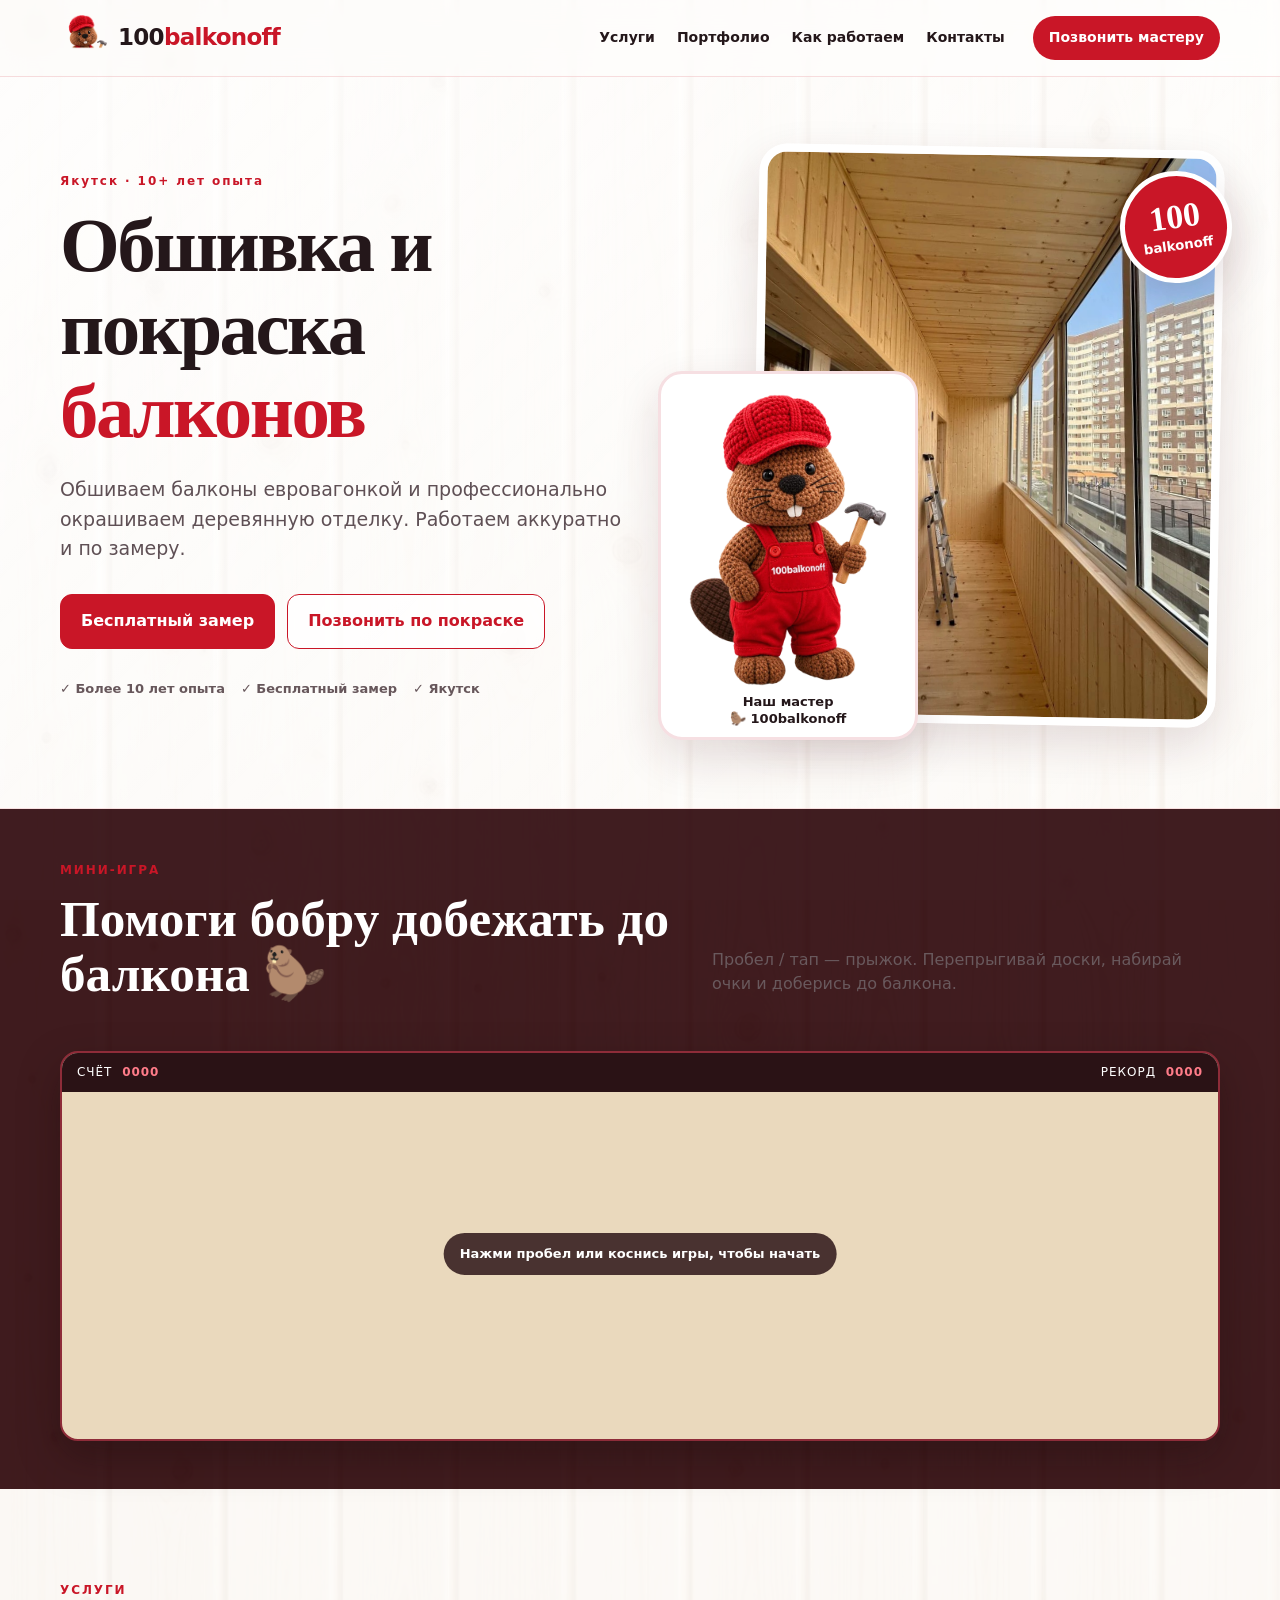
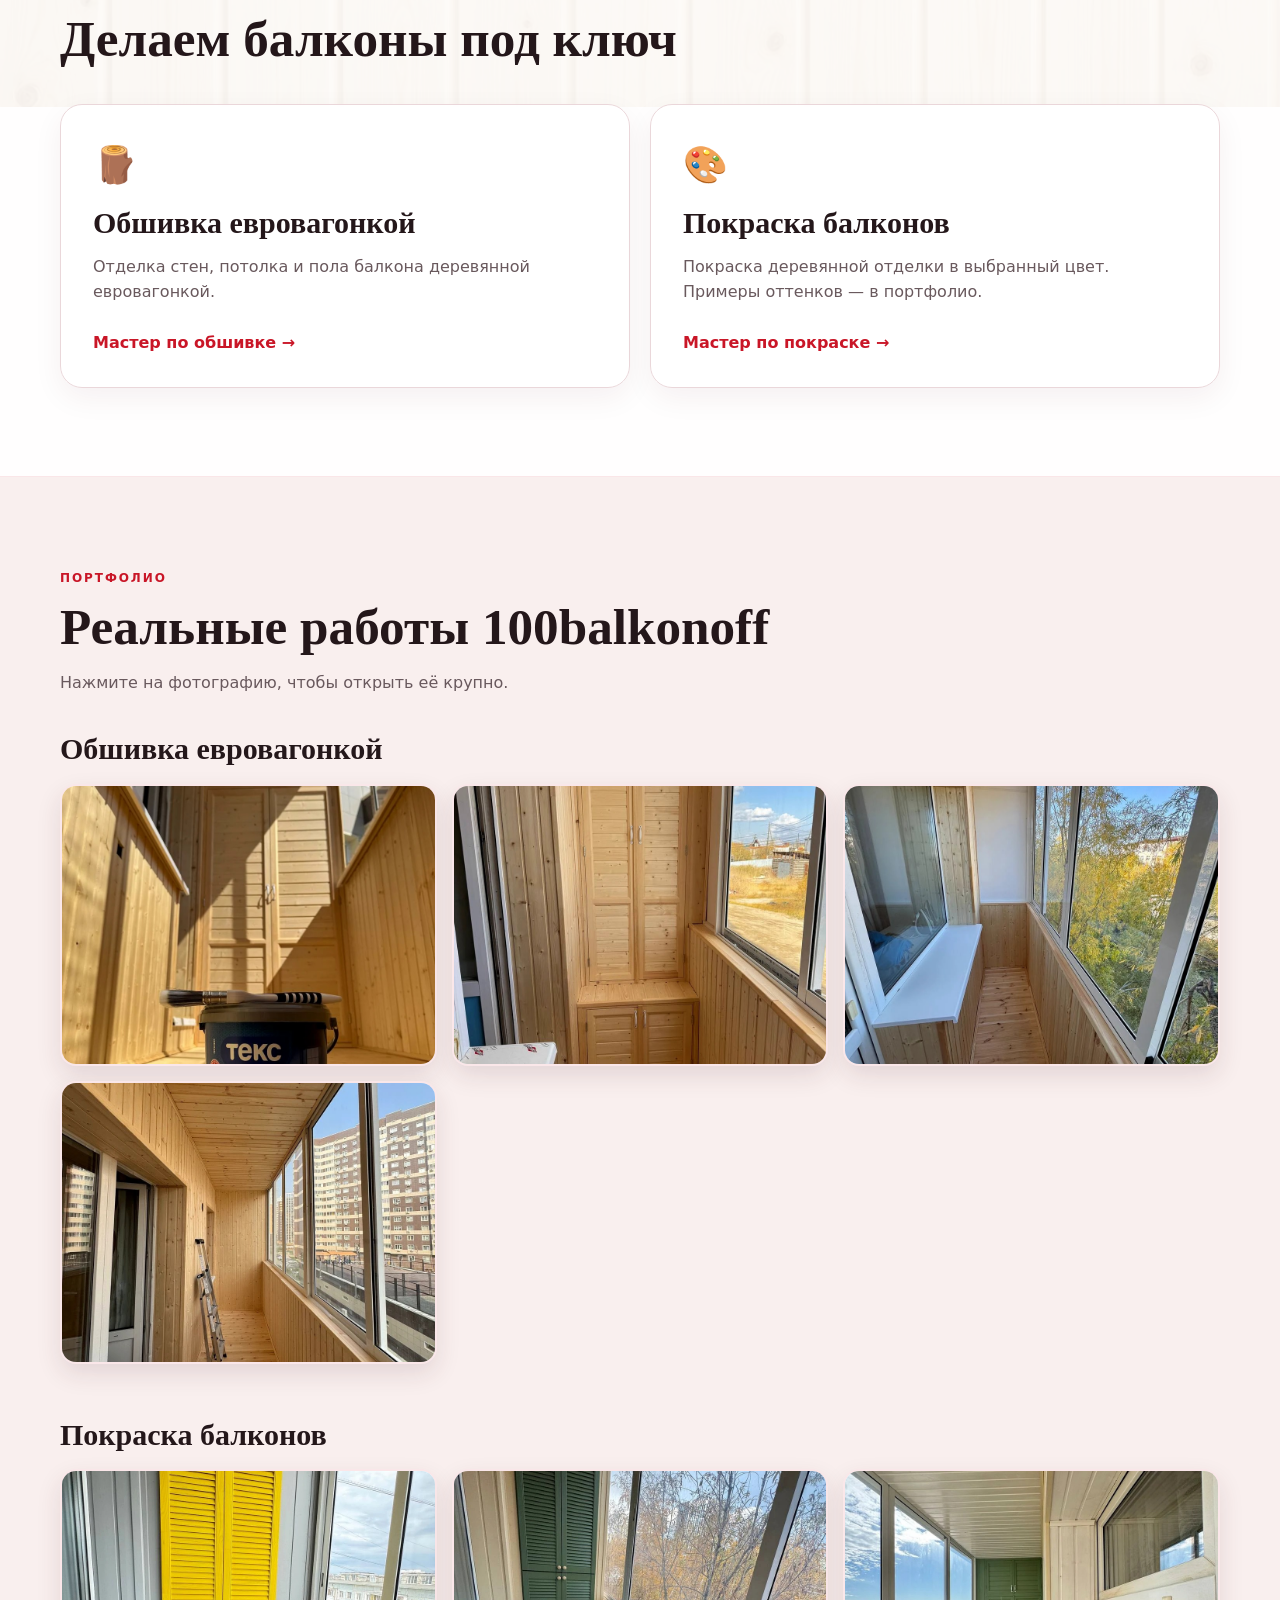
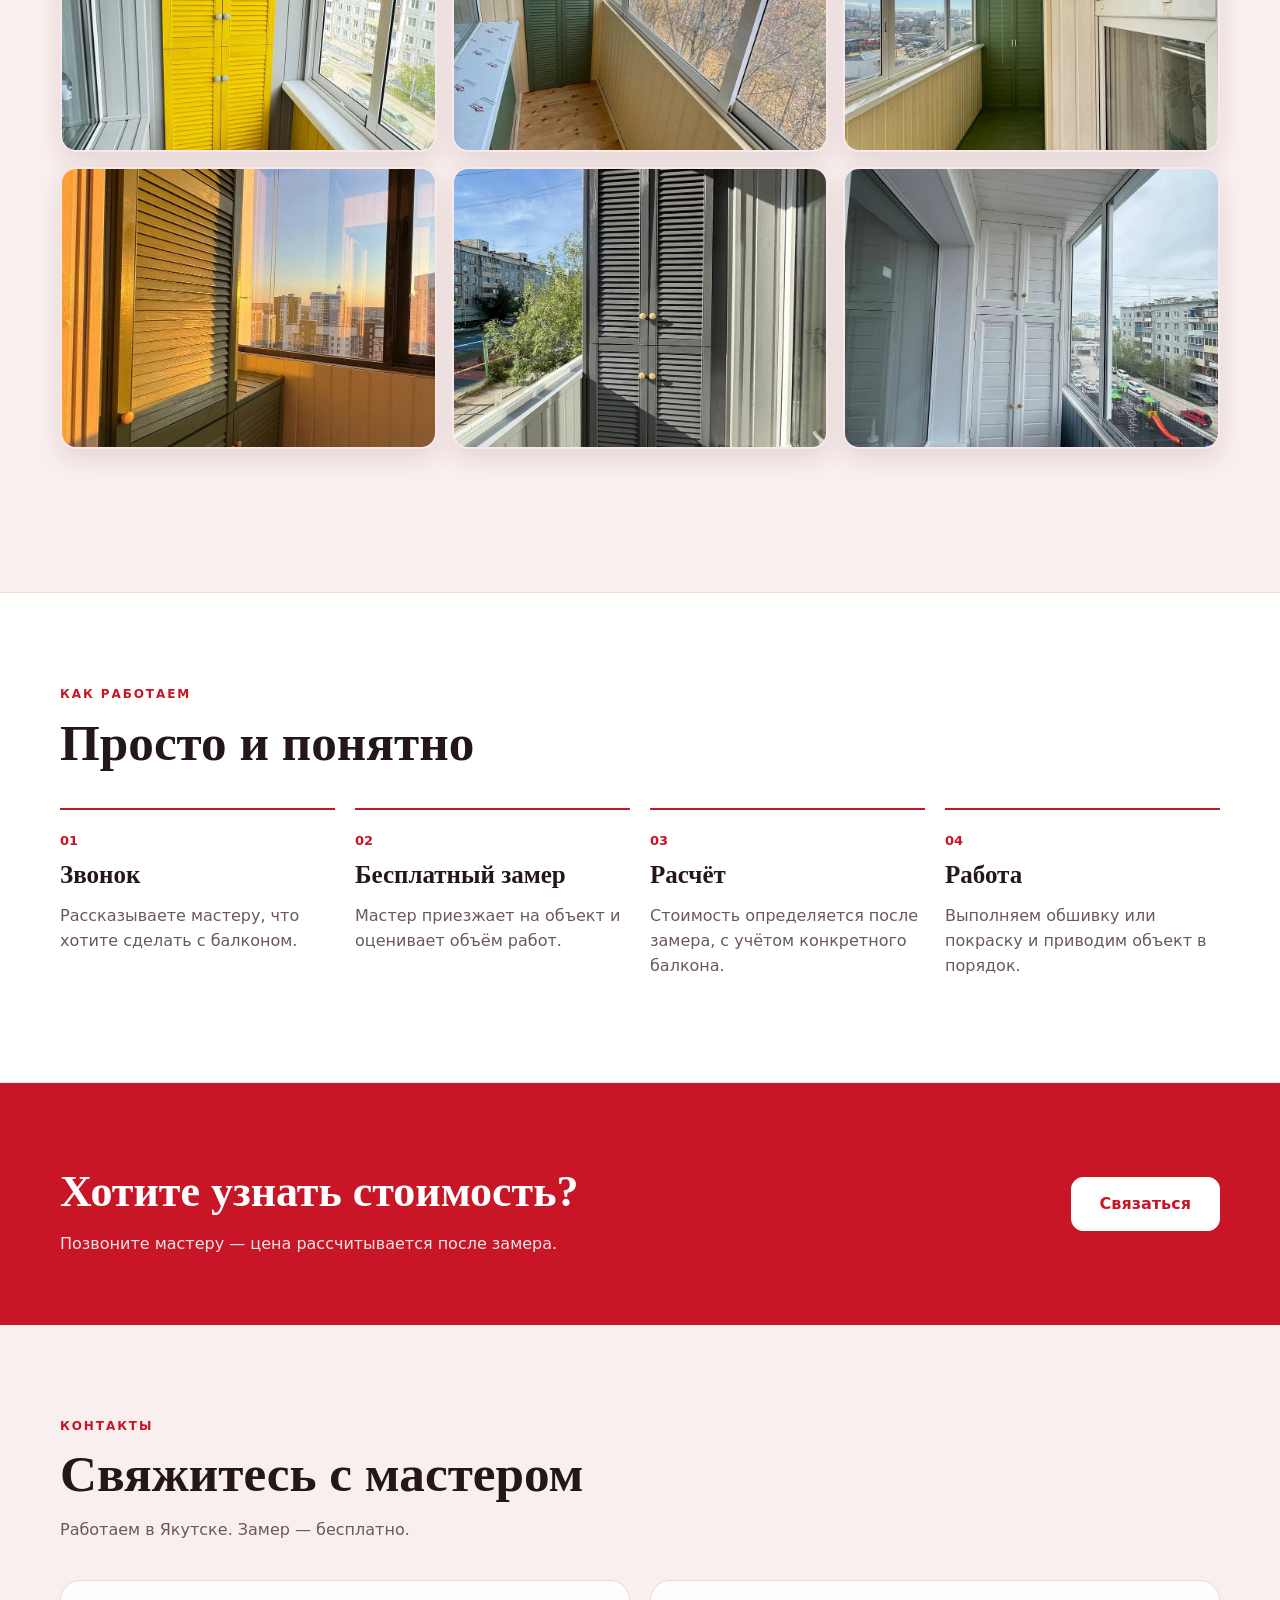
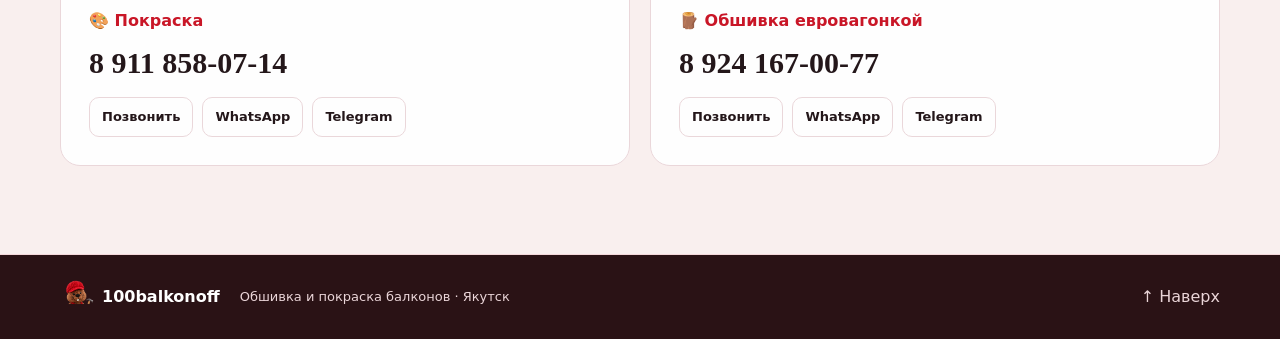
==== 100balkonoff-site-updated/index.html @ 8bd94cc1 "Add files via upload" ====
<!doctype html>
<html lang="ru">
<head>
<meta charset="utf-8">
<meta name="viewport" content="width=device-width,initial-scale=1">
<meta name="description" content="100balkonoff — обшивка балконов евровагонкой и покраска балконов в Якутске. Более 10 лет опыта. Бесплатный замер.">
<title>100balkonoff — балконы в Якутске</title>
<link rel="icon" href="images/mascot-head.webp" type="image/webp">
<link rel="stylesheet" href="style.css">
</head>
<body>
<header class="site-header">
  <div class="wrap nav">
    <a class="brand" href="#top" aria-label="100balkonoff — на главную">
      <img src="images/mascot-head.webp" alt="Бобёр 100balkonoff">
      <span>100<span>balkonoff</span></span>
    </a>
    <nav aria-label="Основная навигация">
      <a href="#services">Услуги</a>
      <a href="#portfolio">Портфолио</a>
      <a href="#process">Как работаем</a>
      <a href="#contacts">Контакты</a>
    </nav>
    <a class="header-call" href="tel:+79241670077">Позвонить мастеру</a>
  </div>
</header>

<main id="top">
<section class="hero">
  <div class="wrap hero-grid">
    <div class="hero-copy">
      <div class="eyebrow">Якутск · 10+ лет опыта</div>
      <h1>Обшивка и покраска<br><em>балконов</em></h1>
      <p class="lead">Обшиваем балконы евровагонкой и профессионально окрашиваем деревянную отделку. Работаем аккуратно и по замеру.</p>
      <div class="hero-actions">
        <a class="btn primary" href="#contacts">Бесплатный замер</a>
        <a class="btn ghost" href="tel:+79118580714">Позвонить по покраске</a>
      </div>
      <div class="trust"><span>✓ Более 10 лет опыта</span><span>✓ Бесплатный замер</span><span>✓ Якутск</span></div>
    </div>
    <div class="hero-visual">
      <div class="photo-card"><img src="images/cladding-4.jpg" alt="Балкон, обшитый евровагонкой"></div>
      <div class="mascot-card">
        <img src="images/mascot.webp" alt="Бобёр 100balkonoff в красном комбинезоне с молотком">
        <span>Наш мастер<br>🦫 100balkonoff</span>
      </div>
      <div class="badge"><strong>100</strong><small>balkonoff</small></div>
    </div>
  </div>
</section>

<section class="game-section">
  <div class="wrap">
    <div class="section-heading compact">
      <div><span class="kicker">МИНИ-ИГРА</span><h2>Помоги бобру добежать до балкона 🦫</h2></div>
      <p>Пробел / тап — прыжок. Перепрыгивай доски, набирай очки и доберись до балкона.</p>
    </div>
    <div class="game-shell">
      <div class="game-top"><span>СЧЁТ <b id="score">0000</b></span><span>РЕКОРД <b id="best">0000</b></span></div>
      <canvas id="game" width="1000" height="300" aria-label="Мини-игра: бобёр бежит к балкону и перепрыгивает доски"></canvas>
      <div class="game-hint" id="gameHint">Нажми пробел или коснись игры, чтобы начать</div>
      <div class="game-overlay" id="gameOverlay" aria-live="polite" hidden>
        <div class="game-result">
          <div class="result-kicker" id="gameResultKicker">ФИНИШ</div>
          <h3 id="gameResultTitle">Бобёр добрался до балкона!</h3>
          <p id="gameResultScore">Счёт: 0000</p>
          <button class="restart" id="restart" type="button">Начать с начала</button>
        </div>
      </div>
    </div>
  </div>
</section>

<section id="services" class="section">
  <div class="wrap">
    <div class="section-heading"><span class="kicker">УСЛУГИ</span><h2>Делаем балконы под ключ</h2></div>
    <div class="service-grid">
      <article class="service"><div class="service-icon">🪵</div><h3>Обшивка евровагонкой</h3><p>Отделка стен, потолка и пола балкона деревянной евровагонкой.</p><a href="tel:+79241670077">Мастер по обшивке →</a></article>
      <article class="service"><div class="service-icon">🎨</div><h3>Покраска балконов</h3><p>Покраска деревянной отделки в выбранный цвет. Примеры оттенков — в портфолио.</p><a href="tel:+79118580714">Мастер по покраске →</a></article>
    </div>
  </div>
</section>

<section id="portfolio" class="section portfolio-section">
  <div class="wrap">
    <div class="section-heading"><span class="kicker">ПОРТФОЛИО</span><h2>Реальные работы 100balkonoff</h2><p>Нажмите на фотографию, чтобы открыть её крупно.</p></div>
    <div class="portfolio-group"><h3>Обшивка евровагонкой</h3><div class="gallery">
      <a class="photo" target="_blank" rel="noopener" href="./images/cladding-1.jpg" data-full="images/cladding-1.jpg"><img src="images/cladding-1.jpg" alt="Обшивка балкона евровагонкой" loading="lazy"></a>
      <a class="photo" target="_blank" rel="noopener" href="./images/cladding-2.jpg" data-full="images/cladding-2.jpg"><img src="images/cladding-2.jpg" alt="Балкон с отделкой евровагонкой" loading="lazy"></a>
      <a class="photo" target="_blank" rel="noopener" href="./images/cladding-3.jpg" data-full="images/cladding-3.jpg"><img src="images/cladding-3.jpg" alt="Отделка балкона деревом" loading="lazy"></a>
      <a class="photo" target="_blank" rel="noopener" href="./images/cladding-4.jpg" data-full="images/cladding-4.jpg"><img src="images/cladding-4.jpg" alt="Балкон с деревянной отделкой" loading="lazy"></a>
    </div></div>
    <div class="portfolio-group"><h3>Покраска балконов</h3><div class="gallery">
      <a class="photo" target="_blank" rel="noopener" href="./images/painting-yellow.jpg" data-full="images/painting-yellow.jpg"><img src="images/painting-yellow.jpg" alt="Покраска балкона в жёлтый цвет" loading="lazy"></a>
      <a class="photo" target="_blank" rel="noopener" href="./images/painting-green.jpg" data-full="images/painting-green.jpg"><img src="images/painting-green.jpg" alt="Покраска балкона в зелёный цвет" loading="lazy"></a>
      <a class="photo" target="_blank" rel="noopener" href="./images/painting-green-2.jpg" data-full="images/painting-green-2.jpg"><img src="images/painting-green-2.jpg" alt="Покраска балкона" loading="lazy"></a>
      <a class="photo" target="_blank" rel="noopener" href="./images/painting-pistachio.jpg" data-full="images/painting-pistachio.jpg"><img src="images/painting-pistachio.jpg" alt="Покраска балкона в фисташковый цвет" loading="lazy"></a>
      <a class="photo" target="_blank" rel="noopener" href="./images/painting-graphite.jpg" data-full="images/painting-graphite.jpg"><img src="images/painting-graphite.jpg" alt="Покраска балкона в графитовый цвет" loading="lazy"></a>
      <a class="photo" target="_blank" rel="noopener" href="./images/painting-white-blue.jpg" data-full="images/painting-white-blue.jpg"><img src="images/painting-white-blue.jpg" alt="Покраска балкона в бело-синих оттенках" loading="lazy"></a>
    </div></div>
  </div>
</section>

<section id="process" class="section process-section">
  <div class="wrap">
    <div class="section-heading"><span class="kicker">КАК РАБОТАЕМ</span><h2>Просто и понятно</h2></div>
    <div class="steps">
      <div><b>01</b><h3>Звонок</h3><p>Рассказываете мастеру, что хотите сделать с балконом.</p></div>
      <div><b>02</b><h3>Бесплатный замер</h3><p>Мастер приезжает на объект и оценивает объём работ.</p></div>
      <div><b>03</b><h3>Расчёт</h3><p>Стоимость определяется после замера, с учётом конкретного балкона.</p></div>
      <div><b>04</b><h3>Работа</h3><p>Выполняем обшивку или покраску и приводим объект в порядок.</p></div>
    </div>
  </div>
</section>

<section class="cta">
  <div class="wrap cta-inner"><div><span class="kicker">БЕСПЛАТНЫЙ ЗАМЕР</span><h2>Хотите узнать стоимость?</h2><p>Позвоните мастеру — цена рассчитывается после замера.</p></div><a class="btn light" href="#contacts">Связаться</a></div>
</section>

<section id="contacts" class="section contacts">
  <div class="wrap">
    <div class="section-heading"><span class="kicker">КОНТАКТЫ</span><h2>Свяжитесь с мастером</h2><p>Работаем в Якутске. Замер — бесплатно.</p></div>
    <div class="contact-grid">
      <article class="contact-card"><span>🎨 Покраска</span><a class="phone" href="tel:+79118580714">8 911 858-07-14</a><div class="contact-links"><a href="tel:+79118580714">Позвонить</a><a href="https://wa.me/79118580714" target="_blank" rel="noopener">WhatsApp</a><a href="tg://resolve?phone=79118580714">Telegram</a></div></article>
      <article class="contact-card"><span>🪵 Обшивка евровагонкой</span><a class="phone" href="tel:+79241670077">8 924 167-00-77</a><div class="contact-links"><a href="tel:+79241670077">Позвонить</a><a href="https://wa.me/79241670077" target="_blank" rel="noopener">WhatsApp</a><a href="tg://resolve?phone=79241670077">Telegram</a></div></article>
    </div>
  </div>
</section>
</main>

<footer><div class="wrap footer-inner"><div class="brand-mini"><img src="images/mascot-head.webp" alt="">100balkonoff</div><span>Обшивка и покраска балконов · Якутск</span><a href="#top">↑ Наверх</a></div></footer>

<div class="lightbox" id="lightbox" aria-hidden="true">
  <button class="lb-close" aria-label="Закрыть" type="button">×</button>
  <button class="lb-prev" aria-label="Предыдущее" type="button">‹</button>
  <img id="lb-img" alt="">
  <button class="lb-next" aria-label="Следующее" type="button">›</button>
</div>
<script src="script.js"></script>
</body>
</html>
---- 100balkonoff-site-updated/style.css ----
:root{--red:#c91627;--red-dark:#920f1b;--red-soft:#f6dfe2;--white:#fff;--paper:rgba(255,255,255,.92);--ink:#24171a;--muted:#69595d;--line:#ead7da;--wood:#d9b27c;--shadow:0 18px 45px rgba(73,23,27,.14)}
*{box-sizing:border-box}
html{scroll-behavior:smooth}
body{margin:0;color:var(--ink);font-family:Inter,ui-sans-serif,system-ui,-apple-system,"Segoe UI",Arial,sans-serif;line-height:1.55;background:#f7f4ef url("images/wood-bg.webp") center top/cover fixed no-repeat}
body:before{content:"";position:fixed;inset:0;background:rgba(255,255,255,.50);pointer-events:none;z-index:-1}
a{color:inherit;text-decoration:none}button{font:inherit}.wrap{width:min(1160px,calc(100% - 36px));margin:auto}
.site-header{position:sticky;top:0;z-index:20;background:rgba(255,255,255,.90);backdrop-filter:blur(12px);border-bottom:1px solid rgba(201,22,39,.14)}
.nav{min-height:76px;display:flex;align-items:center;gap:28px}.brand{display:flex;align-items:center;gap:10px;font-weight:900;font-size:23px;letter-spacing:-.7px}.brand img{width:48px;height:48px;object-fit:cover;border-radius:50%}.brand span span{color:var(--red)}nav{display:flex;gap:22px;margin-left:auto;font-size:14px;font-weight:800}nav a:hover{color:var(--red)}.header-call{padding:11px 16px;border-radius:999px;background:var(--red);color:#fff;font-weight:900;font-size:14px}
.hero{padding:70px 0 84px;background:linear-gradient(135deg,rgba(255,255,255,.94),rgba(255,255,255,.76));border-bottom:1px solid rgba(201,22,39,.12)}
.hero-grid{display:grid;grid-template-columns:1.03fr .97fr;align-items:center;gap:46px}.eyebrow,.kicker{font-size:12px;letter-spacing:.16em;font-weight:900;color:var(--red)}h1,h2,h3{font-family:Georgia,"Times New Roman",serif;line-height:1.08}h1{font-size:clamp(44px,6vw,78px);margin:14px 0 22px;letter-spacing:-2.5px}h1 em{font-style:normal;color:var(--red)}.lead{font-size:19px;max-width:620px;color:#5f5055}.hero-actions{display:flex;gap:12px;flex-wrap:wrap;margin:30px 0}.btn{display:inline-flex;align-items:center;justify-content:center;padding:14px 20px;border-radius:12px;font-weight:900;border:1px solid var(--red)}.btn.primary{background:var(--red);color:white}.btn.ghost{background:rgba(255,255,255,.72);color:var(--red)}.trust{display:flex;gap:16px;flex-wrap:wrap;color:#67575b;font-size:13px;font-weight:800}
.hero-visual{position:relative;min-height:510px}.photo-card{width:86%;margin-left:auto;border-radius:28px;overflow:hidden;box-shadow:var(--shadow);border:8px solid rgba(255,255,255,.98);transform:rotate(1deg)}.photo-card img{width:100%;display:block;aspect-ratio:4/5;object-fit:cover}.mascot-card{position:absolute;left:-4%;bottom:-16px;width:260px;padding:16px 16px 10px;border-radius:24px;background:#fff;box-shadow:var(--shadow);border:3px solid var(--red-soft);text-align:center}.mascot-card img{display:block;width:100%;height:300px;object-fit:contain;object-position:center bottom}.mascot-card span{display:block;font-weight:900;font-size:13px;line-height:1.25;padding-top:4px}.badge{position:absolute;right:-12px;top:24px;width:112px;height:112px;border-radius:50%;background:var(--red);color:#fff;display:flex;flex-direction:column;align-items:center;justify-content:center;box-shadow:var(--shadow);transform:rotate(-8deg);border:5px solid #fff}.badge strong{font:900 34px Georgia}.badge small{font-weight:900}
.game-section{padding:48px 0;background:rgba(58,22,26,.97);color:#fff}.section-heading.compact{display:flex;justify-content:space-between;align-items:end;gap:25px}.game-section h2{margin:6px 0 0;font-size:32px}.game-section p{color:#ead5d8;max-width:440px}.game-shell{position:relative;margin-top:20px;border:2px solid #8e2c39;border-radius:18px;background:#ead9bd;overflow:hidden;box-shadow:0 16px 40px rgba(25,8,10,.35)}.game-top{display:flex;justify-content:space-between;padding:10px 15px;background:#2a1215;font-size:12px;letter-spacing:.08em}.game-top b{color:#ff7c89;margin-left:5px}canvas{display:block;width:100%;height:auto;image-rendering:auto}.game-hint{position:absolute;left:50%;top:52%;transform:translate(-50%,-50%);background:rgba(42,18,21,.84);padding:11px 16px;border-radius:999px;font-weight:900;font-size:13px;text-align:center;white-space:nowrap}.game-overlay{position:absolute;inset:42px 0 0;display:grid;place-items:center;padding:18px;background:rgba(42,18,21,.20)}.game-overlay[hidden]{display:none}.game-result{width:min(360px,calc(100% - 32px));padding:24px 22px 22px;background:#fff;border-radius:20px;text-align:center;box-shadow:0 18px 50px rgba(0,0,0,.28);border:3px solid var(--red-soft)}.result-kicker{font-size:11px;letter-spacing:.14em;font-weight:900;color:var(--red)}.game-result h3{font-size:28px;margin:7px 0}.game-result p{color:var(--muted);margin:0 0 16px}.restart{display:inline-flex;border:0;background:var(--red);color:#fff;padding:12px 19px;border-radius:10px;font-weight:900;cursor:pointer}.restart:hover{background:var(--red-dark)}
.section{padding:88px 0;background:rgba(255,255,255,.90);border-bottom:1px solid rgba(201,22,39,.10)}.section-heading{margin-bottom:38px}.section-heading h2{font-size:clamp(34px,4vw,52px);margin:9px 0 12px}.section-heading p{color:var(--muted);max-width:620px}.service-grid{display:grid;grid-template-columns:repeat(2,1fr);gap:20px}.service{background:var(--paper);border:1px solid var(--line);border-radius:22px;padding:32px;box-shadow:0 10px 30px rgba(90,25,30,.06)}.service-icon{font-size:36px}.service h3{font-size:30px;margin:14px 0 8px}.service p{color:var(--muted)}.service a{display:inline-block;margin-top:10px;color:var(--red);font-weight:900}
.portfolio-section{background:rgba(249,238,239,.94)}.portfolio-group{margin:38px 0 55px}.portfolio-group h3{font-size:30px;margin-bottom:18px}.gallery{display:grid;grid-template-columns:repeat(3,1fr);gap:15px}.photo{border:0;padding:0;background:#fff;cursor:zoom-in;border-radius:16px;overflow:hidden;box-shadow:0 10px 25px rgba(72,25,30,.12);aspect-ratio:4/3;display:block;border:2px solid rgba(201,22,39,.10)}.photo img{width:100%;height:100%;display:block;object-fit:cover;transition:transform .35s ease}.photo:hover img{transform:scale(1.035)}
.process-section{background:rgba(255,255,255,.92)}.steps{display:grid;grid-template-columns:repeat(4,1fr);gap:20px}.steps>div{border-top:2px solid var(--red);padding-top:18px}.steps b{font-size:13px;color:var(--red)}.steps h3{font-size:25px;margin:8px 0}.steps p{color:var(--muted)}
.cta{background:var(--red);color:#fff;padding:52px 0}.cta-inner{display:flex;justify-content:space-between;align-items:center;gap:25px}.cta h2{font-size:44px;margin:8px 0}.cta p{color:#ffe3e6}.btn.light{background:#fff;color:var(--red);border-color:#fff;padding-inline:28px}
.contacts{background:rgba(249,238,239,.94)}.contact-grid{display:grid;grid-template-columns:repeat(2,1fr);gap:20px}.contact-card{background:var(--paper);border:1px solid var(--line);border-radius:20px;padding:28px}.contact-card>span{font-weight:900;color:var(--red)}.phone{display:block;font:900 30px Georgia;margin:12px 0 17px}.contact-links{display:flex;gap:9px;flex-wrap:wrap}.contact-links a{padding:9px 12px;border:1px solid var(--line);border-radius:10px;font-weight:800;font-size:13px}.contact-links a:hover{border-color:var(--red);color:var(--red)}
footer{background:#2a1215;color:#ead5d8;padding:25px 0}.footer-inner{display:flex;align-items:center;gap:20px}.brand-mini{display:flex;align-items:center;gap:8px;font-weight:900;color:#fff}.brand-mini img{width:34px;height:34px;object-fit:cover;border-radius:50%}.footer-inner span{flex:1;font-size:13px}
.lightbox{position:fixed;inset:0;background:rgba(20,12,14,.95);z-index:100;display:none;align-items:center;justify-content:center;padding:35px}.lightbox.open{display:flex}.lightbox img{max-width:min(92vw,1300px);max-height:90vh;object-fit:contain;border-radius:8px;box-shadow:0 20px 70px #000}.lb-close,.lb-prev,.lb-next{position:absolute;border:0;background:rgba(255,255,255,.12);color:#fff;cursor:pointer;border-radius:50%;width:48px;height:48px;font-size:34px;line-height:1}.lb-close{right:22px;top:18px}.lb-prev{left:20px;top:50%;transform:translateY(-50%)}.lb-next{right:20px;top:50%;transform:translateY(-50%)}
@media(max-width:850px){nav{display:none}.header-call{margin-left:auto}.hero-grid{grid-template-columns:1fr}.hero{padding-top:48px}.hero-visual{max-width:680px;margin:auto}.mascot-card{left:0}.gallery{grid-template-columns:repeat(2,1fr)}.steps{grid-template-columns:repeat(2,1fr)}.section-heading.compact,.cta-inner{display:block}.cta .btn{margin-top:20px}.service-grid,.contact-grid{grid-template-columns:1fr}}
@media(max-width:520px){.wrap{width:min(100% - 24px,1160px)}.site-header .nav{min-height:64px}.brand{font-size:19px}.brand img{width:40px;height:40px}.header-call{font-size:12px;padding:9px 11px}.hero{padding:42px 0 62px}h1{font-size:43px;letter-spacing:-1.7px}.lead{font-size:17px}.trust{display:block}.trust span{display:block;margin:7px 0}.hero-visual{min-height:420px}.mascot-card{width:190px;padding:9px 9px 7px;bottom:-20px}.mascot-card img{height:220px}.badge{width:92px;height:92px;right:0}.badge strong{font-size:29px}.section{padding:65px 0}.gallery{grid-template-columns:1fr 1fr;gap:9px}.photo{border-radius:11px}.steps{grid-template-columns:1fr}.cta h2{font-size:36px}.phone{font-size:25px}.footer-inner{flex-wrap:wrap}.footer-inner span{order:3;flex-basis:100%}.game-hint{font-size:11px;max-width:90%;white-space:normal}.game-overlay{inset:42px 0 0;padding:10px}.game-result{padding:18px 16px}.game-result h3{font-size:24px}.lb-prev{left:7px}.lb-next{right:7px}}
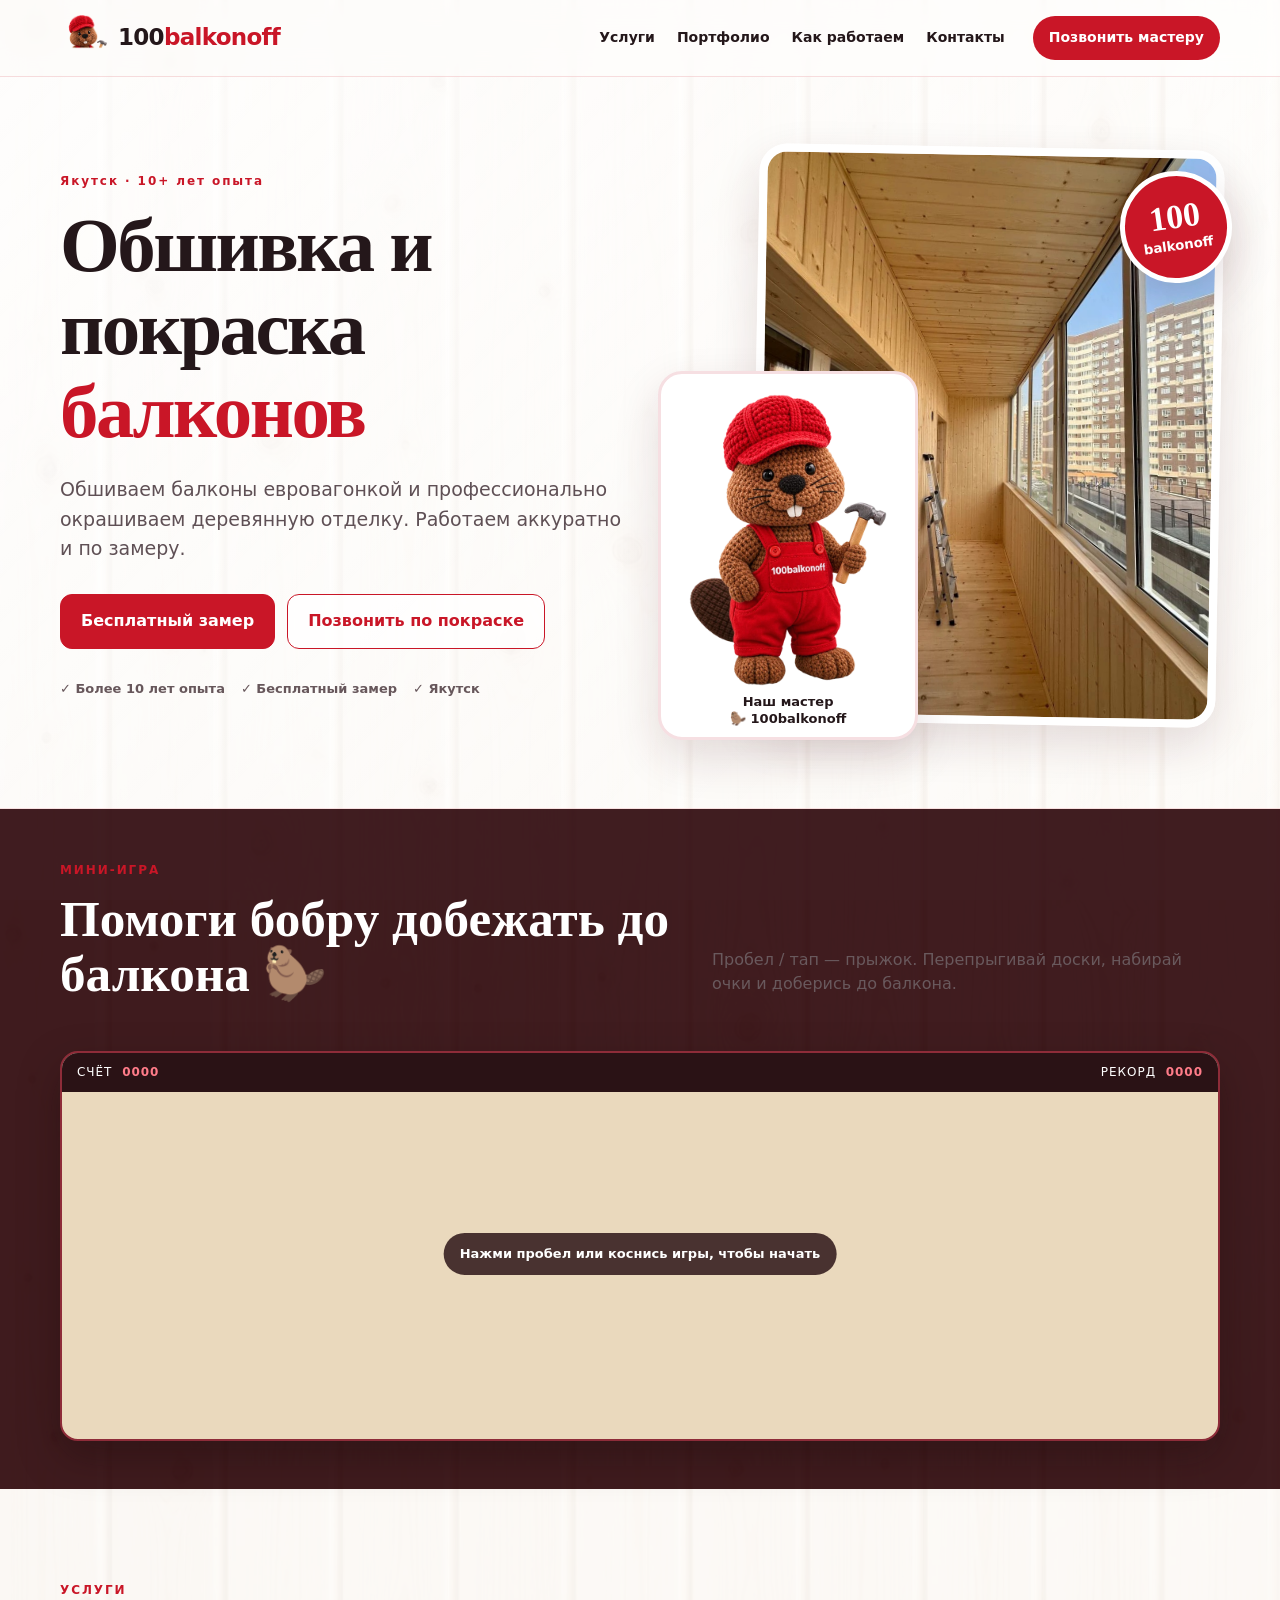
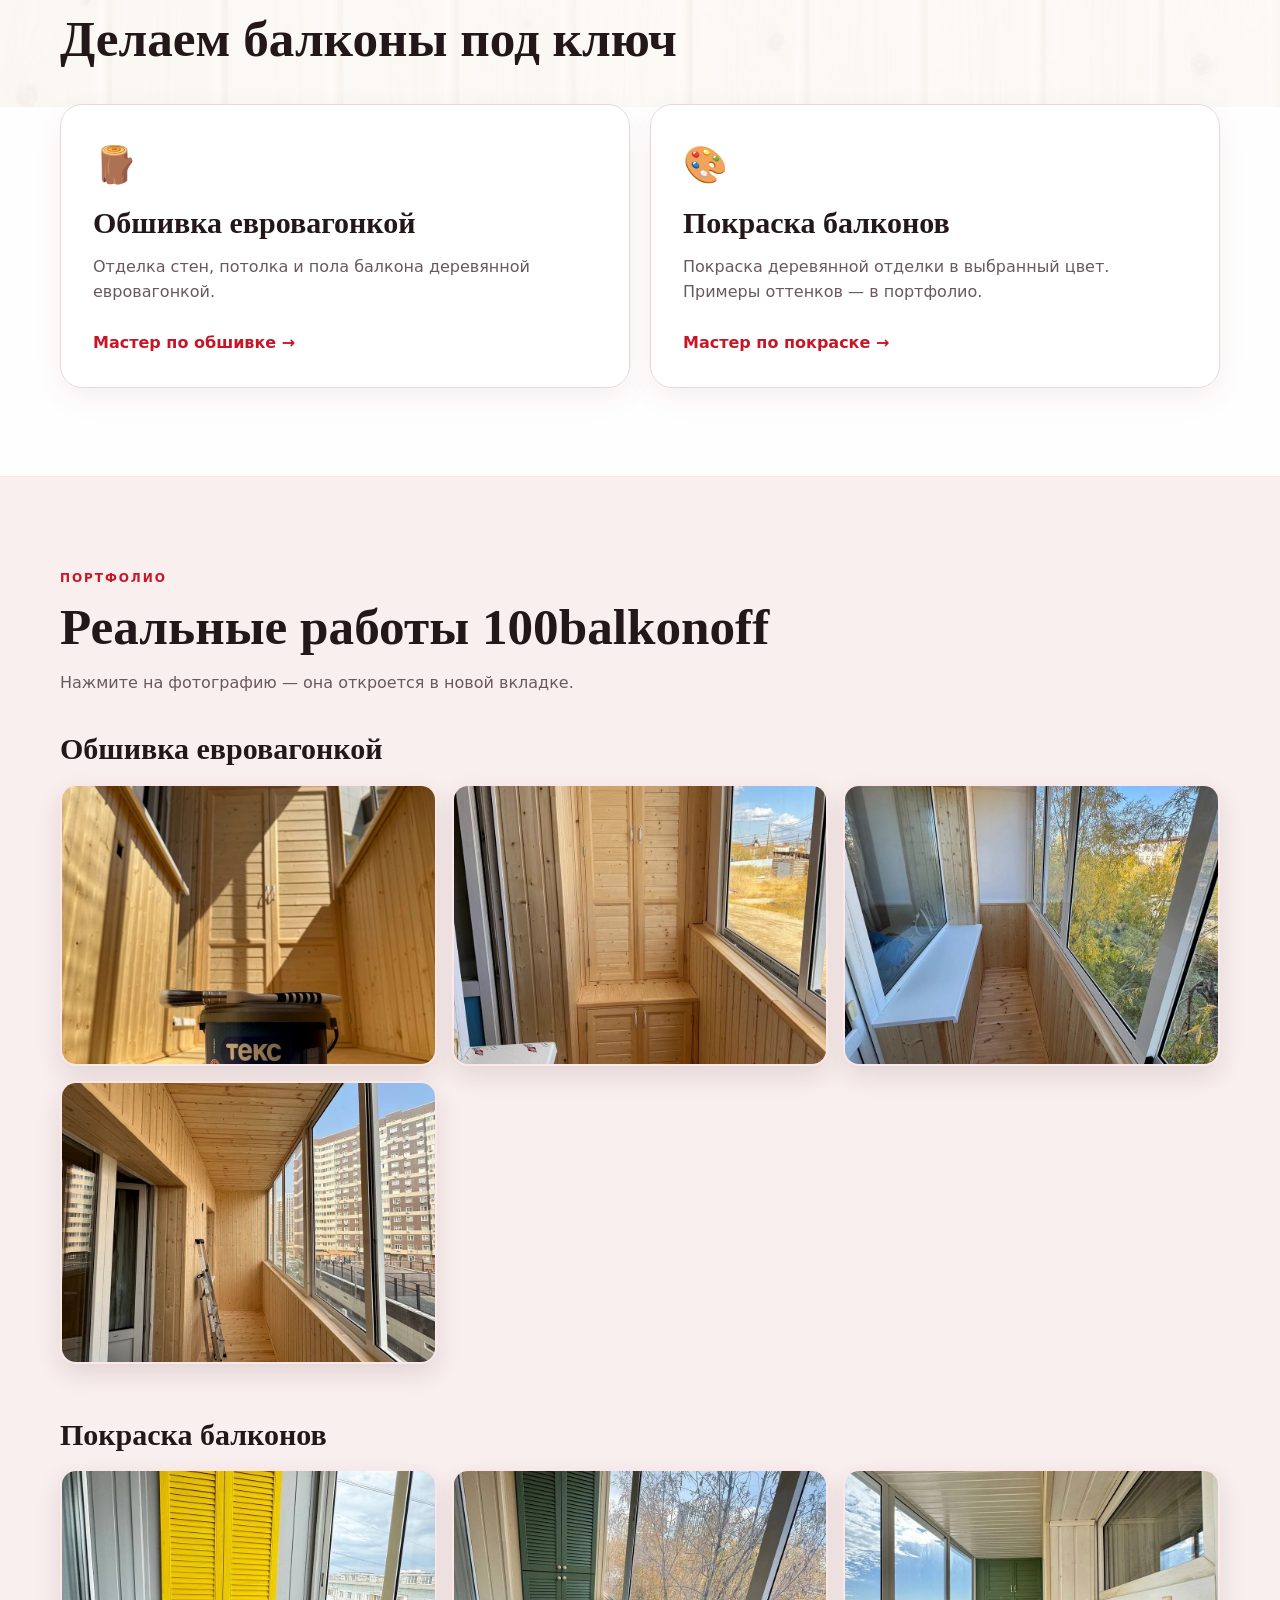
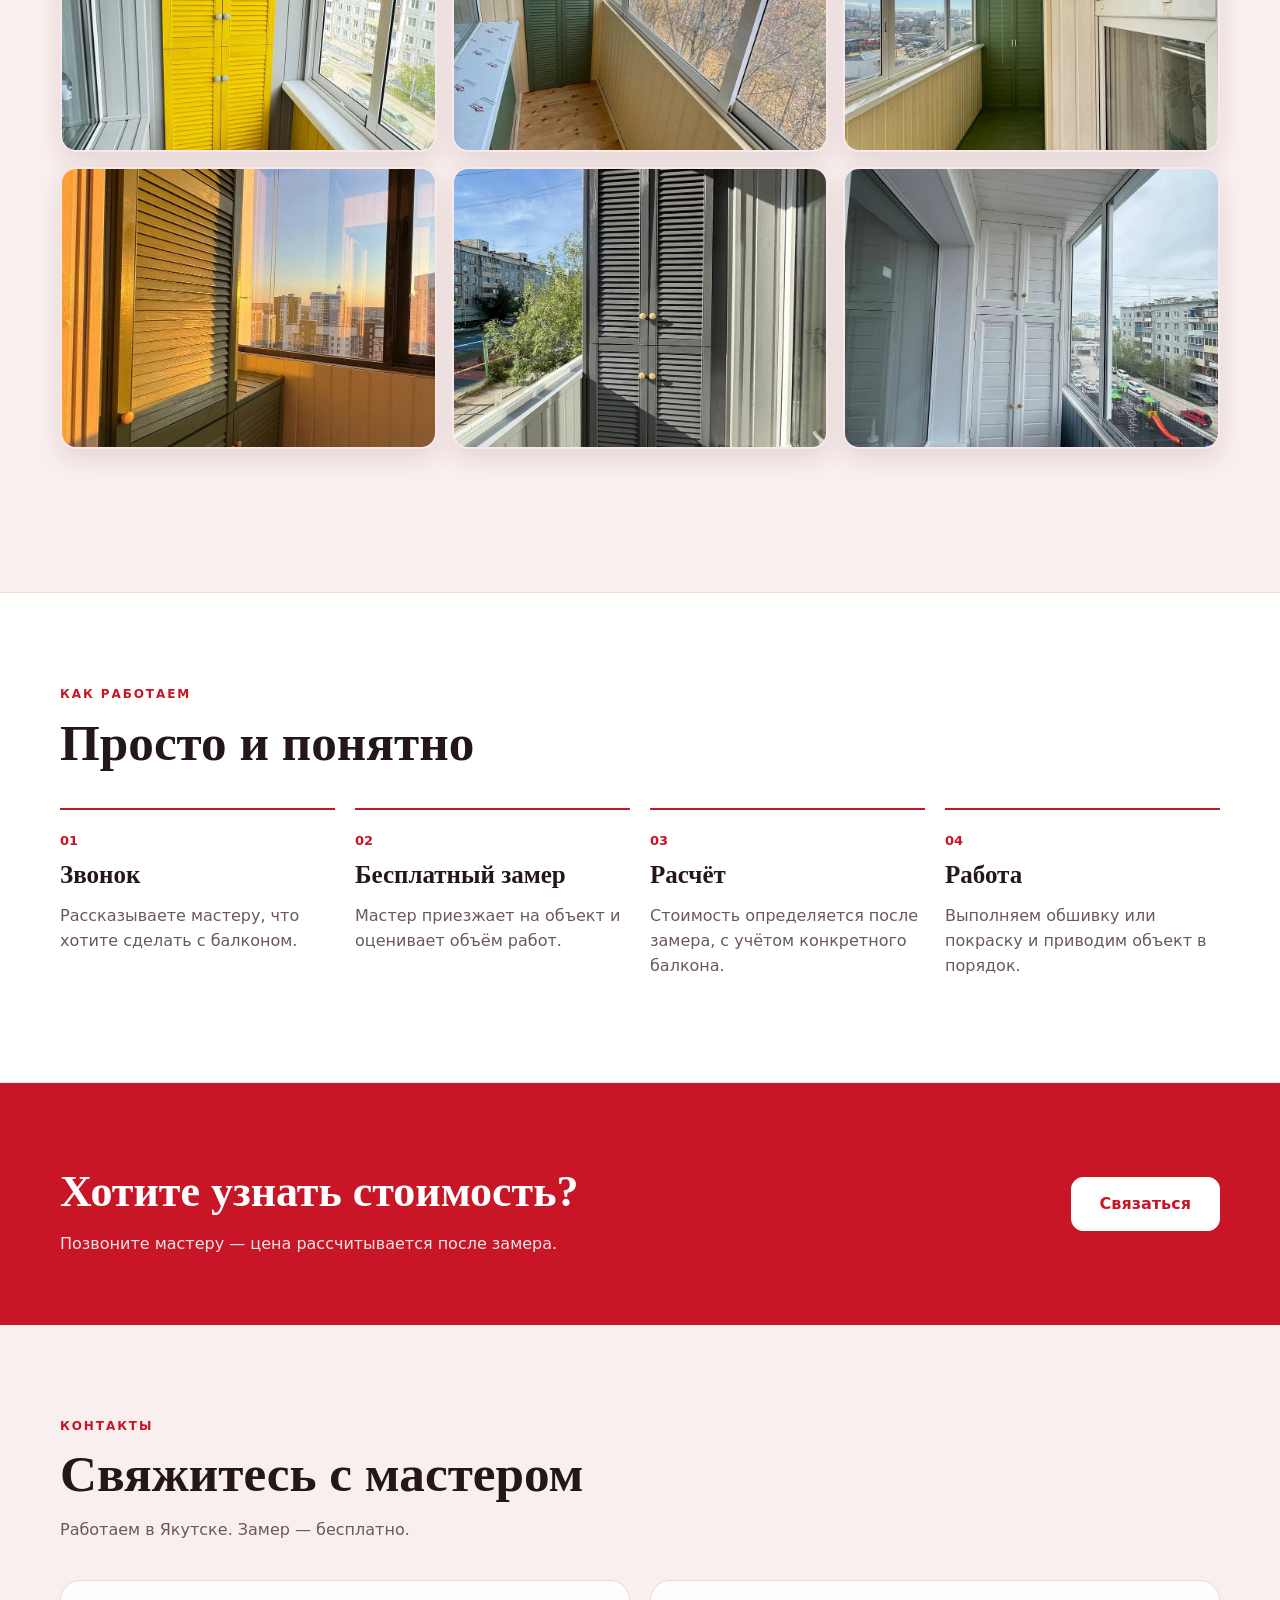
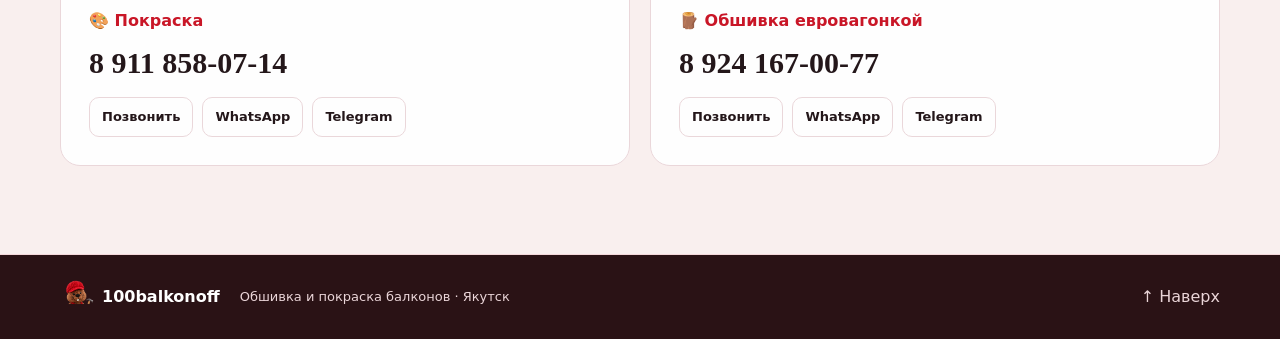
==== commit 652710a4: "Add files via upload" ====
--- a/100balkonoff-site-updated/index.html
+++ b/100balkonoff-site-updated/index.html
@@ -83,20 +83,20 @@
 
 <section id="portfolio" class="section portfolio-section">
   <div class="wrap">
-    <div class="section-heading"><span class="kicker">ПОРТФОЛИО</span><h2>Реальные работы 100balkonoff</h2><p>Нажмите на фотографию, чтобы открыть её крупно.</p></div>
+    <div class="section-heading"><span class="kicker">ПОРТФОЛИО</span><h2>Реальные работы 100balkonoff</h2><p>Нажмите на фотографию — она откроется в новой вкладке.</p></div>
     <div class="portfolio-group"><h3>Обшивка евровагонкой</h3><div class="gallery">
-      <a class="photo" target="_blank" rel="noopener" href="./images/cladding-1.jpg" data-full="images/cladding-1.jpg"><img src="images/cladding-1.jpg" alt="Обшивка балкона евровагонкой" loading="lazy"></a>
-      <a class="photo" target="_blank" rel="noopener" href="./images/cladding-2.jpg" data-full="images/cladding-2.jpg"><img src="images/cladding-2.jpg" alt="Балкон с отделкой евровагонкой" loading="lazy"></a>
-      <a class="photo" target="_blank" rel="noopener" href="./images/cladding-3.jpg" data-full="images/cladding-3.jpg"><img src="images/cladding-3.jpg" alt="Отделка балкона деревом" loading="lazy"></a>
-      <a class="photo" target="_blank" rel="noopener" href="./images/cladding-4.jpg" data-full="images/cladding-4.jpg"><img src="images/cladding-4.jpg" alt="Балкон с деревянной отделкой" loading="lazy"></a>
+      <a class="photo" target="_blank" rel="noopener" href="./images/cladding-1.jpg"><img src="images/cladding-1.jpg" alt="Обшивка балкона евровагонкой" loading="lazy"></a>
+      <a class="photo" target="_blank" rel="noopener" href="./images/cladding-2.jpg"><img src="images/cladding-2.jpg" alt="Балкон с отделкой евровагонкой" loading="lazy"></a>
+      <a class="photo" target="_blank" rel="noopener" href="./images/cladding-3.jpg"><img src="images/cladding-3.jpg" alt="Отделка балкона деревом" loading="lazy"></a>
+      <a class="photo" target="_blank" rel="noopener" href="./images/cladding-4.jpg"><img src="images/cladding-4.jpg" alt="Балкон с деревянной отделкой" loading="lazy"></a>
     </div></div>
     <div class="portfolio-group"><h3>Покраска балконов</h3><div class="gallery">
-      <a class="photo" target="_blank" rel="noopener" href="./images/painting-yellow.jpg" data-full="images/painting-yellow.jpg"><img src="images/painting-yellow.jpg" alt="Покраска балкона в жёлтый цвет" loading="lazy"></a>
-      <a class="photo" target="_blank" rel="noopener" href="./images/painting-green.jpg" data-full="images/painting-green.jpg"><img src="images/painting-green.jpg" alt="Покраска балкона в зелёный цвет" loading="lazy"></a>
-      <a class="photo" target="_blank" rel="noopener" href="./images/painting-green-2.jpg" data-full="images/painting-green-2.jpg"><img src="images/painting-green-2.jpg" alt="Покраска балкона" loading="lazy"></a>
-      <a class="photo" target="_blank" rel="noopener" href="./images/painting-pistachio.jpg" data-full="images/painting-pistachio.jpg"><img src="images/painting-pistachio.jpg" alt="Покраска балкона в фисташковый цвет" loading="lazy"></a>
-      <a class="photo" target="_blank" rel="noopener" href="./images/painting-graphite.jpg" data-full="images/painting-graphite.jpg"><img src="images/painting-graphite.jpg" alt="Покраска балкона в графитовый цвет" loading="lazy"></a>
-      <a class="photo" target="_blank" rel="noopener" href="./images/painting-white-blue.jpg" data-full="images/painting-white-blue.jpg"><img src="images/painting-white-blue.jpg" alt="Покраска балкона в бело-синих оттенках" loading="lazy"></a>
+      <a class="photo" target="_blank" rel="noopener" href="./images/painting-yellow.jpg"><img src="images/painting-yellow.jpg" alt="Покраска балкона в жёлтый цвет" loading="lazy"></a>
+      <a class="photo" target="_blank" rel="noopener" href="./images/painting-green.jpg"><img src="images/painting-green.jpg" alt="Покраска балкона в зелёный цвет" loading="lazy"></a>
+      <a class="photo" target="_blank" rel="noopener" href="./images/painting-green-2.jpg"><img src="images/painting-green-2.jpg" alt="Покраска балкона" loading="lazy"></a>
+      <a class="photo" target="_blank" rel="noopener" href="./images/painting-pistachio.jpg"><img src="images/painting-pistachio.jpg" alt="Покраска балкона в фисташковый цвет" loading="lazy"></a>
+      <a class="photo" target="_blank" rel="noopener" href="./images/painting-graphite.jpg"><img src="images/painting-graphite.jpg" alt="Покраска балкона в графитовый цвет" loading="lazy"></a>
+      <a class="photo" target="_blank" rel="noopener" href="./images/painting-white-blue.jpg"><img src="images/painting-white-blue.jpg" alt="Покраска балкона в бело-синих оттенках" loading="lazy"></a>
     </div></div>
   </div>
 </section>
